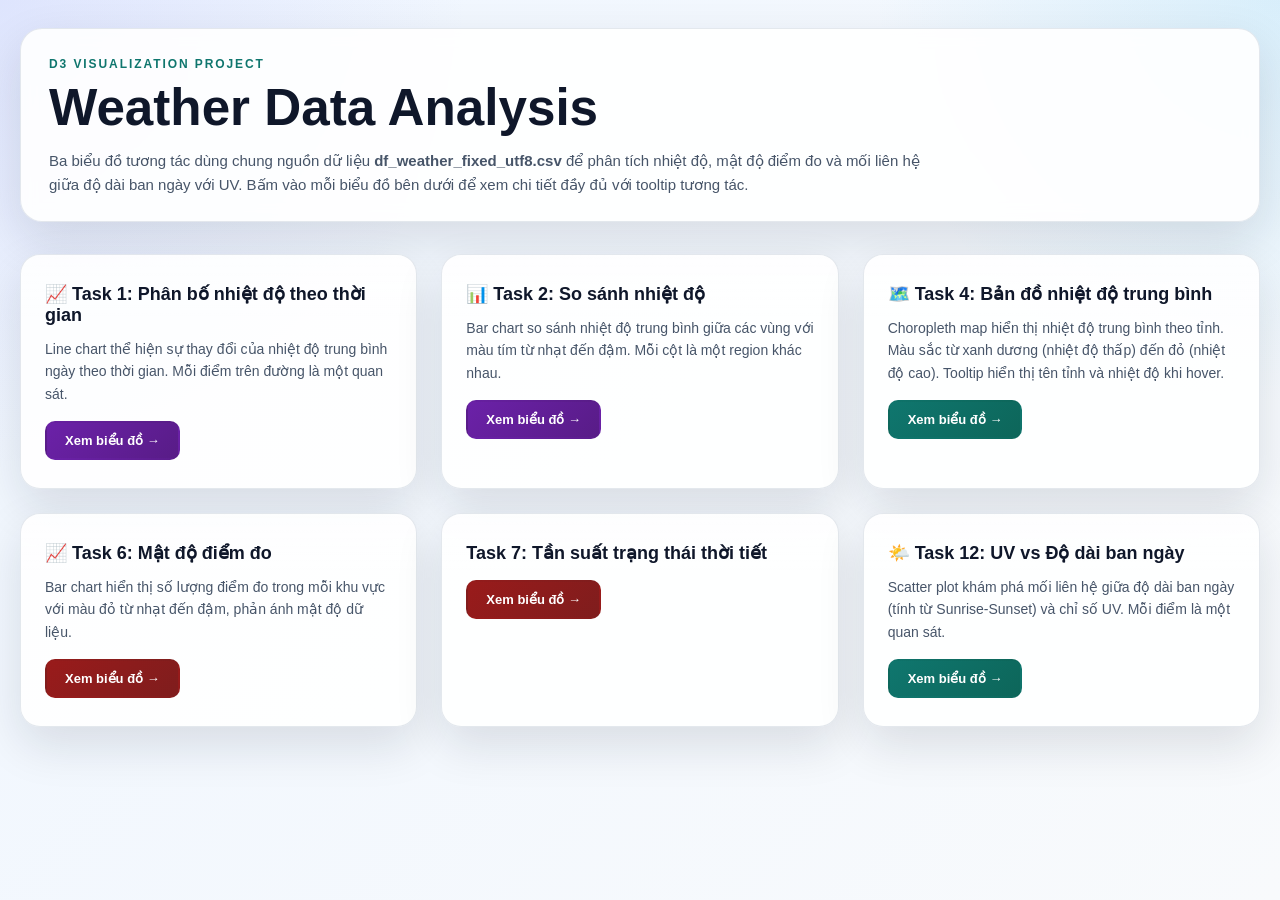
==== index.html @ 67275548 "feat: task 1, 4, 7" ====
<!doctype html>
<html lang="vi">
  <head>
    <meta charset="utf-8" />
    <meta name="viewport" content="width=device-width, initial-scale=1" />
    <title>Weather Data Analysis - D3 Visualization</title>
    <link rel="stylesheet" href="style.css" />
    <style>
      .cards-grid {
        display: grid;
        grid-template-columns: repeat(auto-fit, minmax(320px, 1fr));
        gap: 24px;
        margin-top: 32px;
      }
      .card {
        position: relative;
        padding: 28px 24px;
        border: 1px solid var(--surface-border);
        border-radius: 20px;
        background: rgba(255, 255, 255, 0.88);
        box-shadow: var(--shadow);
        transition: all 300ms ease;
        overflow: hidden;
      }
      .card::before {
        content: "";
        position: absolute;
        inset: 0;
        background: linear-gradient(
          180deg,
          rgba(255, 255, 255, 0.26),
          transparent 28%
        );
        pointer-events: none;
      }
      .card:hover {
        transform: translateY(-8px);
        box-shadow: 0 24px 48px rgba(15, 23, 42, 0.16);
      }
      .card-inner {
        position: relative;
        z-index: 1;
      }
      .card h3 {
        margin: 0 0 12px;
        font-size: 18px;
        font-weight: 700;
        color: #0f172a;
      }
      .card-desc {
        margin: 0 0 16px;
        color: #475569;
        font-size: 14px;
        line-height: 1.6;
      }
      .card-link {
        display: inline-block;
        padding: 10px 18px;
        background: linear-gradient(135deg, #0f766e, #0d665a);
        color: white;
        text-decoration: none;
        border-radius: 10px;
        font-size: 13px;
        font-weight: 600;
        transition: all 200ms ease;
        border: 2px solid transparent;
      }
      .card-link:hover {
        transform: scale(1.05);
        box-shadow: 0 8px 16px rgba(15, 118, 110, 0.3);
      }
      .card-link:active {
        transform: scale(0.98);
      }
      .card-color-purple .card-link {
        background: linear-gradient(135deg, #6b21a8, #581c87);
      }
      .card-color-purple .card-link:hover {
        box-shadow: 0 8px 16px rgba(107, 33, 168, 0.3);
      }
      .card-color-red .card-link {
        background: linear-gradient(135deg, #991b1b, #7f1d1d);
      }
      .card-color-red .card-link:hover {
        box-shadow: 0 8px 16px rgba(153, 27, 27, 0.3);
      }
    </style>
  </head>
  <body>
    <main class="page-shell">
      <header class="hero">
        <p class="eyebrow">D3 Visualization Project</p>
        <h1>Weather Data Analysis</h1>
        <p class="hero-copy">
          Ba biểu đồ tương tác dùng chung nguồn dữ liệu
          <strong>df_weather_fixed_utf8.csv</strong> để phân tích nhiệt độ, mật
          độ điểm đo và mối liên hệ giữa độ dài ban ngày với UV. Bấm vào mỗi
          biểu đồ bên dưới để xem chi tiết đầy đủ với tooltip tương tác.
        </p>
      </header>

      <section class="cards-grid">
        <article class="card card-color-purple">
          <div class="card-inner">
            <h3>📈 Task 1: Phân bố nhiệt độ theo thời gian</h3>
            <p class="card-desc">
              Line chart thể hiện sự thay đổi của nhiệt độ trung bình ngày theo thời gian. Mỗi điểm trên đường là một quan sát.
            </p>
            <a href="task1.html" class="card-link">Xem biểu đồ →</a>
          </div>
        </article>

        <article class="card card-color-purple">
          <div class="card-inner">
            <h3>📊 Task 2: So sánh nhiệt độ</h3>
            <p class="card-desc">
              Bar chart so sánh nhiệt độ trung bình giữa các vùng với màu tím từ
              nhạt đến đậm. Mỗi cột là một region khác nhau.
            </p>
            <a href="task2.html" class="card-link">Xem biểu đồ →</a>
          </div>
        </article>

        <article class="card card-color-teal">
            <div class="card-inner">
                <h3>🗺️ Task 4: Bản đồ nhiệt độ trung bình</h3>
                <p class="card-desc">
                Choropleth map hiển thị nhiệt độ trung bình theo tỉnh. Màu sắc từ xanh dương (nhiệt độ thấp) đến đỏ (nhiệt độ cao). Tooltip hiển thị tên tỉnh và nhiệt độ khi hover.
                </p>
                <a href="task4.html" class="card-link">Xem biểu đồ →</a>
            </div>
        </article>

        <article class="card card-color-red">
          <div class="card-inner">
            <h3>📈 Task 6: Mật độ điểm đo</h3>
            <p class="card-desc">
              Bar chart hiển thị số lượng điểm đo trong mỗi khu vực với màu đỏ
              từ nhạt đến đậm, phản ánh mật độ dữ liệu.
            </p>
            <a href="task6.html" class="card-link">Xem biểu đồ →</a>
          </div>
        </article>

        <article class="card card-color-red">
          <div class="card-inner">
            <h3>Task 7: Tần suất trạng thái thời tiết</h3>
            <p class="card-desc">
              
            </p>
            <a href="task7.html" class="card-link">Xem biểu đồ →</a>
          </div>
        </article>

        <article class="card card-color-teal">
          <div class="card-inner">
            <h3>🌤️ Task 12: UV vs Độ dài ban ngày</h3>
            <p class="card-desc">
              Scatter plot khám phá mối liên hệ giữa độ dài ban ngày (tính từ
              Sunrise-Sunset) và chỉ số UV. Mỗi điểm là một quan sát.
            </p>
            <a href="task12.html" class="card-link">Xem biểu đồ →</a>
          </div>
        </article>
      </section>
    </main>
  </body>
</html>
---- style.css ----
/* style.css - Basic layout for D3.js weather visualization project
body {
  font-family: "Segoe UI", Arial, sans-serif;
  background: #f5f7fa;
  margin: 0;
  padding: 0;
}

header {
  background: #1976d2;
  color: #fff;
  padding: 24px 0 16px 0;
  text-align: center;
  box-shadow: 0 2px 8px rgba(0, 0, 0, 0.05);
}

.container {
  max-width: 1200px;
  margin: 32px auto;
  background: #fff;
  border-radius: 12px;
  box-shadow: 0 2px 16px rgba(0, 0, 0, 0.07);
  padding: 32px 24px;
}

h1,
h2 {
  font-weight: 600;
}

.chart {
  margin: 32px 0;
  padding: 16px;
  background: #f0f4f8;
  border-radius: 8px;
  box-shadow: 0 1px 4px rgba(0, 0, 0, 0.03);
}

/* Tooltip style 
.tooltip {
  position: absolute;
  background: rgba(25, 118, 210, 0.95);
  color: #fff;
  padding: 8px 12px;
  border-radius: 6px;
  pointer-events: none;
  font-size: 15px;
  box-shadow: 0 2px 8px rgba(0, 0, 0, 0.12);
  z-index: 10;
  display: none;
}

/* Responsive SVG 
svg {
  width: 100%;
  height: auto;
} 
*/

:root {
  color-scheme: light;
  --page-bg-1: #eff6ff;
  --page-bg-2: #f8fafc;
  --surface: rgba(255, 255, 255, 0.9);
  --surface-border: rgba(148, 163, 184, 0.25);
  --ink: #0f172a;
  --muted: #475569;
  --shadow: 0 18px 48px rgba(15, 23, 42, 0.12);
}
* {
  box-sizing: border-box;
}
html,
body {
  margin: 0;
  min-height: 100%;
}
body {
  font-family: Arial, Helvetica, sans-serif;
  color: var(--ink);
  background:
    radial-gradient(
      circle at top left,
      rgba(99, 102, 241, 0.12),
      transparent 30%
    ),
    radial-gradient(
      circle at top right,
      rgba(14, 165, 233, 0.12),
      transparent 26%
    ),
    linear-gradient(135deg, var(--page-bg-1), var(--page-bg-2));
}
.page-shell {
  width: min(1240px, calc(100vw - 32px));
  margin: 0 auto;
  padding: 28px 0 40px;
}
.hero {
  margin-bottom: 20px;
  padding: 28px 28px 24px;
  border: 1px solid var(--surface-border);
  border-radius: 22px;
  background: var(--surface);
  backdrop-filter: blur(8px);
  box-shadow: var(--shadow);
}
.eyebrow {
  margin: 0 0 10px;
  color: #0f766e;
  font-size: 12px;
  font-weight: 700;
  letter-spacing: 0.16em;
  text-transform: uppercase;
}
.hero h1 {
  margin: 0;
  font-size: clamp(30px, 4vw, 52px);
  line-height: 1.05;
}
.hero-copy {
  max-width: 880px;
  margin: 14px 0 0;
  color: var(--muted);
  font-size: 15px;
  line-height: 1.6;
}
.chart-grid {
  display: grid;
  grid-template-columns: 1fr;
  gap: 22px;
}
.chart-card {
  position: relative;
  padding: 14px;
  border: 1px solid var(--surface-border);
  border-radius: 24px;
  background: rgba(255, 255, 255, 0.88);
  box-shadow: var(--shadow);
  overflow: hidden;
}
.chart-card::before {
  content: "";
  position: absolute;
  inset: 0;
  background: linear-gradient(
    180deg,
    rgba(255, 255, 255, 0.26),
    transparent 28%
  );
  pointer-events: none;
}
.chart-card--wide {
  min-height: 0;
}
svg {
  display: block;
  width: 100%;
  height: auto;
}
svg path,
svg line {
  stroke: #cbd5e1;
}
svg text {
  fill: #475569;
  font-size: 12px;
}
.chart-title {
  fill: #0f172a;
  font-size: 20px;
  font-weight: 700;
}
.chart-subtitle {
  fill: #64748b;
  font-size: 12px;
}
.axis-label {
  fill: #334155;
  font-size: 13px;
  font-weight: 700;
}
#tooltip {
  position: fixed;
  z-index: 20;
  min-width: 140px;
  padding: 12px 14px;
  border: 1px solid rgba(15, 23, 42, 0.15);
  border-radius: 12px;
  background: rgba(255, 255, 255, 0.98);
  backdrop-filter: blur(12px);
  box-shadow: 0 16px 30px rgba(15, 23, 42, 0.18);
  color: #0f172a;
  font-size: 12px;
  line-height: 1.5;
  pointer-events: none;
  opacity: 0;
  transition: opacity 120ms ease;
}
rect,
circle {
  transition: all 120ms cubic-bezier(0.34, 1.56, 0.64, 1);
}
@media (min-width: 1100px) {
  .chart-grid {
    grid-template-columns: repeat(2, minmax(0, 1fr));
  }
  .chart-card--wide {
    grid-column: 1 / -1;
  }
}
@media (max-width: 720px) {
  .page-shell {
    width: min(100vw - 20px, 1240px);
    padding-top: 18px;
  }
  .hero {
    padding: 22px 18px;
  }
  .chart-card {
    padding: 10px;
    border-radius: 18px;
  }
  svg text {
    font-size: 11px;
  }
  .chart-title {
    font-size: 17px;
  }
}
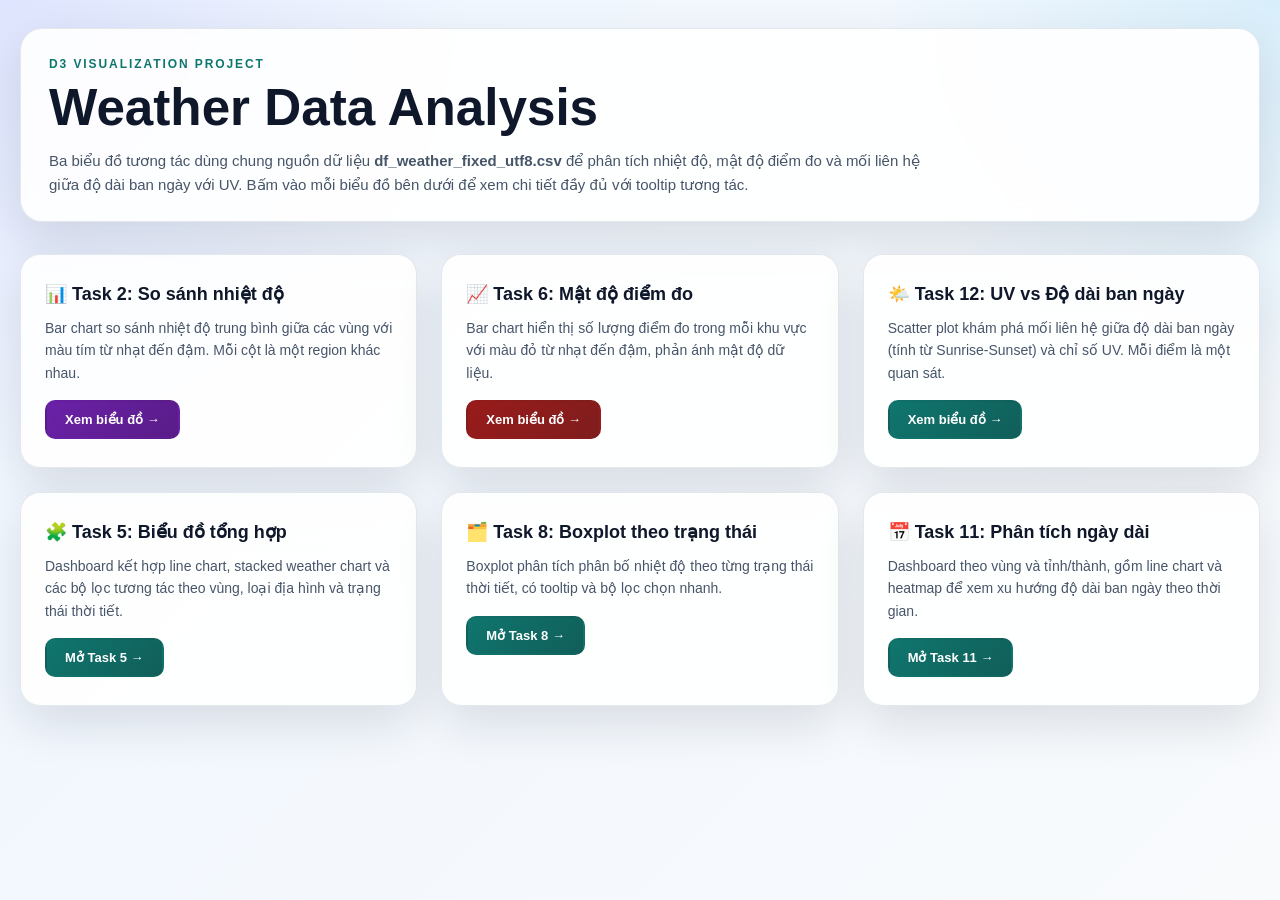
==== commit 58c1461c: "feat: modify read csv" ====
--- a/index.html
+++ b/index.html
@@ -84,6 +84,12 @@
       .card-color-red .card-link:hover {
         box-shadow: 0 8px 16px rgba(153, 27, 27, 0.3);
       }
+      .card-color-teal .card-link {
+        background: linear-gradient(135deg, #0f766e, #115e59);
+      }
+      .card-color-teal .card-link:hover {
+        box-shadow: 0 8px 16px rgba(15, 118, 110, 0.3);
+      }
     </style>
   </head>
   <body>
@@ -102,16 +108,6 @@
       <section class="cards-grid">
         <article class="card card-color-purple">
           <div class="card-inner">
-            <h3>📈 Task 1: Phân bố nhiệt độ theo thời gian</h3>
-            <p class="card-desc">
-              Line chart thể hiện sự thay đổi của nhiệt độ trung bình ngày theo thời gian. Mỗi điểm trên đường là một quan sát.
-            </p>
-            <a href="task1.html" class="card-link">Xem biểu đồ →</a>
-          </div>
-        </article>
-
-        <article class="card card-color-purple">
-          <div class="card-inner">
             <h3>📊 Task 2: So sánh nhiệt độ</h3>
             <p class="card-desc">
               Bar chart so sánh nhiệt độ trung bình giữa các vùng với màu tím từ
@@ -119,16 +115,6 @@
             </p>
             <a href="task2.html" class="card-link">Xem biểu đồ →</a>
           </div>
-        </article>
-
-        <article class="card card-color-teal">
-            <div class="card-inner">
-                <h3>🗺️ Task 4: Bản đồ nhiệt độ trung bình</h3>
-                <p class="card-desc">
-                Choropleth map hiển thị nhiệt độ trung bình theo tỉnh. Màu sắc từ xanh dương (nhiệt độ thấp) đến đỏ (nhiệt độ cao). Tooltip hiển thị tên tỉnh và nhiệt độ khi hover.
-                </p>
-                <a href="task4.html" class="card-link">Xem biểu đồ →</a>
-            </div>
         </article>
 
         <article class="card card-color-red">
@@ -142,16 +128,6 @@
           </div>
         </article>
 
-        <article class="card card-color-red">
-          <div class="card-inner">
-            <h3>Task 7: Tần suất trạng thái thời tiết</h3>
-            <p class="card-desc">
-              
-            </p>
-            <a href="task7.html" class="card-link">Xem biểu đồ →</a>
-          </div>
-        </article>
-
         <article class="card card-color-teal">
           <div class="card-inner">
             <h3>🌤️ Task 12: UV vs Độ dài ban ngày</h3>
@@ -162,7 +138,40 @@
             <a href="task12.html" class="card-link">Xem biểu đồ →</a>
           </div>
         </article>
+
+        <article class="card card-color-teal">
+          <div class="card-inner">
+            <h3>🧩 Task 5: Biểu đồ tổng hợp</h3>
+            <p class="card-desc">
+              Dashboard kết hợp line chart, stacked weather chart và các bộ lọc
+              tương tác theo vùng, loại địa hình và trạng thái thời tiết.
+            </p>
+            <a href="task 5.html" class="card-link">Mở Task 5 →</a>
+          </div>
+        </article>
+
+        <article class="card card-color-teal">
+          <div class="card-inner">
+            <h3>🗂️ Task 8: Boxplot theo trạng thái</h3>
+            <p class="card-desc">
+              Boxplot phân tích phân bố nhiệt độ theo từng trạng thái thời tiết,
+              có tooltip và bộ lọc chọn nhanh.
+            </p>
+            <a href="task 8.html" class="card-link">Mở Task 8 →</a>
+          </div>
+        </article>
+
+        <article class="card card-color-teal">
+          <div class="card-inner">
+            <h3>📅 Task 11: Phân tích ngày dài</h3>
+            <p class="card-desc">
+              Dashboard theo vùng và tỉnh/thành, gồm line chart và heatmap để
+              xem xu hướng độ dài ban ngày theo thời gian.
+            </p>
+            <a href="task 11.html" class="card-link">Mở Task 11 →</a>
+          </div>
+        </article>
       </section>
     </main>
   </body>
-</html>+</html>
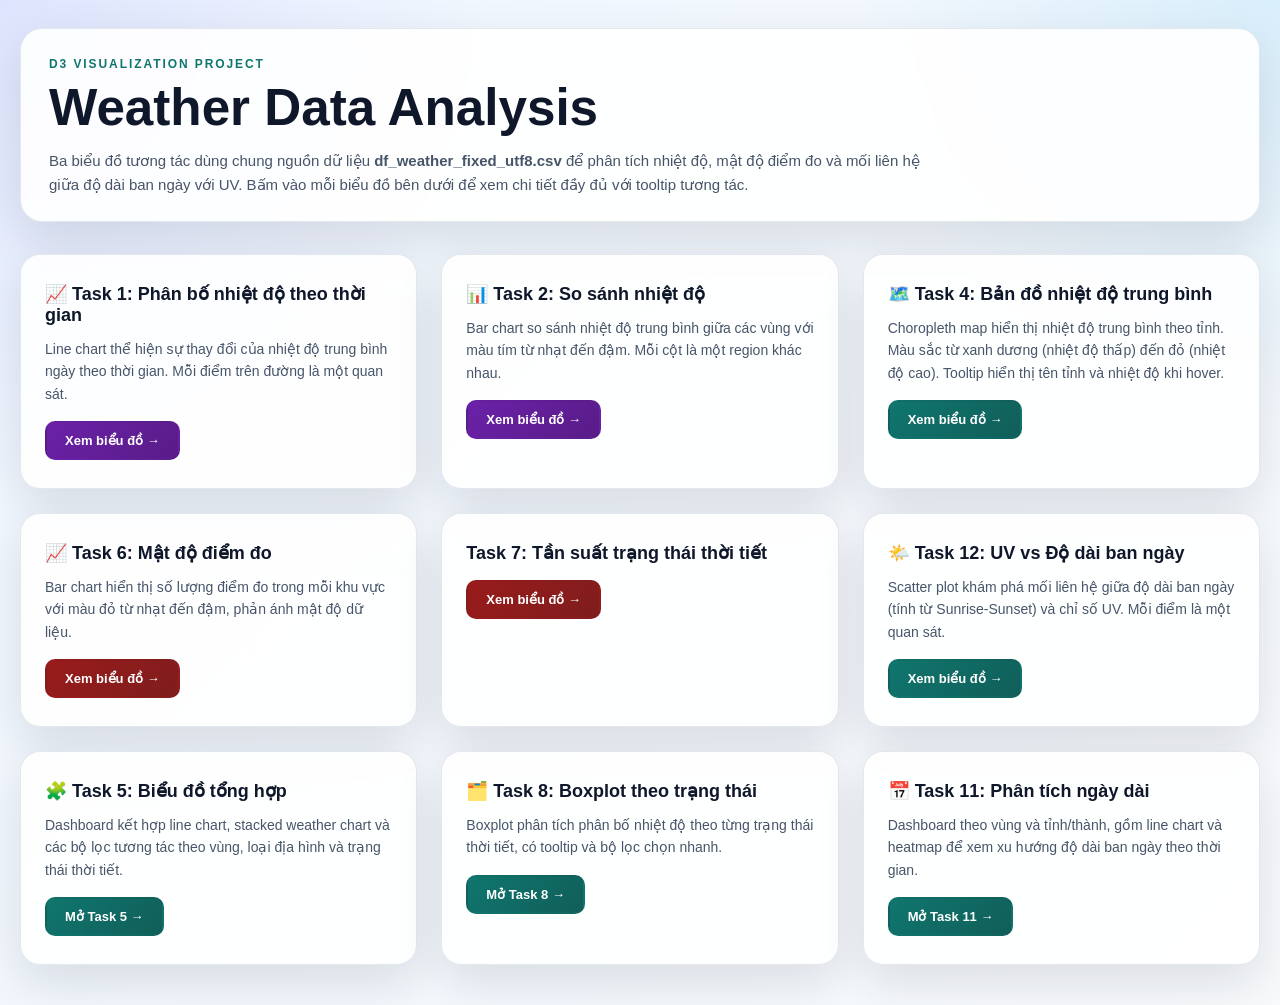
==== commit f3c964e7: "feat: merge vykhuu into main" ====
--- a/index.html
+++ b/index.html
@@ -108,6 +108,17 @@
       <section class="cards-grid">
         <article class="card card-color-purple">
           <div class="card-inner">
+            <h3>📈 Task 1: Phân bố nhiệt độ theo thời gian</h3>
+            <p class="card-desc">
+              Line chart thể hiện sự thay đổi của nhiệt độ trung bình ngày theo
+              thời gian. Mỗi điểm trên đường là một quan sát.
+            </p>
+            <a href="task1.html" class="card-link">Xem biểu đồ →</a>
+          </div>
+        </article>
+
+        <article class="card card-color-purple">
+          <div class="card-inner">
             <h3>📊 Task 2: So sánh nhiệt độ</h3>
             <p class="card-desc">
               Bar chart so sánh nhiệt độ trung bình giữa các vùng với màu tím từ
@@ -117,6 +128,18 @@
           </div>
         </article>
 
+        <article class="card card-color-teal">
+          <div class="card-inner">
+            <h3>🗺️ Task 4: Bản đồ nhiệt độ trung bình</h3>
+            <p class="card-desc">
+              Choropleth map hiển thị nhiệt độ trung bình theo tỉnh. Màu sắc từ
+              xanh dương (nhiệt độ thấp) đến đỏ (nhiệt độ cao). Tooltip hiển thị
+              tên tỉnh và nhiệt độ khi hover.
+            </p>
+            <a href="task4.html" class="card-link">Xem biểu đồ →</a>
+          </div>
+        </article>
+
         <article class="card card-color-red">
           <div class="card-inner">
             <h3>📈 Task 6: Mật độ điểm đo</h3>
@@ -125,6 +148,14 @@
               từ nhạt đến đậm, phản ánh mật độ dữ liệu.
             </p>
             <a href="task6.html" class="card-link">Xem biểu đồ →</a>
+          </div>
+        </article>
+
+        <article class="card card-color-red">
+          <div class="card-inner">
+            <h3>Task 7: Tần suất trạng thái thời tiết</h3>
+            <p class="card-desc"></p>
+            <a href="task7.html" class="card-link">Xem biểu đồ →</a>
           </div>
         </article>
 
--- a/style.css
+++ b/style.css
@@ -227,4 +227,4 @@
   .chart-title {
     font-size: 17px;
   }
-}+}
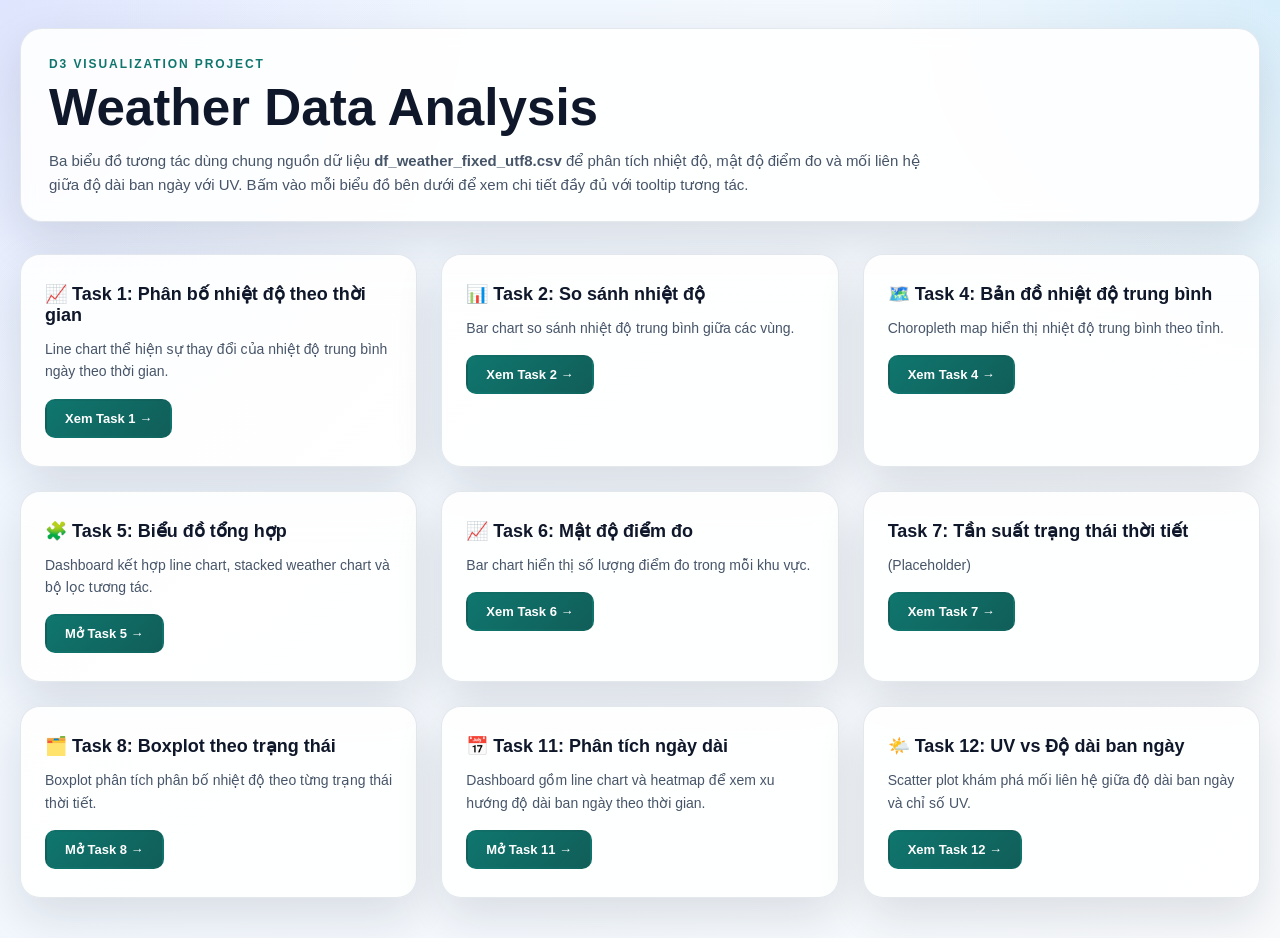
==== commit 24fbf3a3: "feat: modify task 2,6,12" ====
--- a/index.html
+++ b/index.html
@@ -56,7 +56,7 @@
       .card-link {
         display: inline-block;
         padding: 10px 18px;
-        background: linear-gradient(135deg, #0f766e, #0d665a);
+        background: linear-gradient(135deg, #0f766e, #115e59);
         color: white;
         text-decoration: none;
         border-radius: 10px;
@@ -71,24 +71,6 @@
       }
       .card-link:active {
         transform: scale(0.98);
-      }
-      .card-color-purple .card-link {
-        background: linear-gradient(135deg, #6b21a8, #581c87);
-      }
-      .card-color-purple .card-link:hover {
-        box-shadow: 0 8px 16px rgba(107, 33, 168, 0.3);
-      }
-      .card-color-red .card-link {
-        background: linear-gradient(135deg, #991b1b, #7f1d1d);
-      }
-      .card-color-red .card-link:hover {
-        box-shadow: 0 8px 16px rgba(153, 27, 27, 0.3);
-      }
-      .card-color-teal .card-link {
-        background: linear-gradient(135deg, #0f766e, #115e59);
-      }
-      .card-color-teal .card-link:hover {
-        box-shadow: 0 8px 16px rgba(15, 118, 110, 0.3);
       }
     </style>
   </head>
@@ -106,100 +88,88 @@
       </header>
 
       <section class="cards-grid">
+        <!-- Other tasks / placeholders remain after ordered tasks -->
         <article class="card card-color-purple">
           <div class="card-inner">
             <h3>📈 Task 1: Phân bố nhiệt độ theo thời gian</h3>
             <p class="card-desc">
               Line chart thể hiện sự thay đổi của nhiệt độ trung bình ngày theo
-              thời gian. Mỗi điểm trên đường là một quan sát.
+              thời gian.
             </p>
-            <a href="task1.html" class="card-link">Xem biểu đồ →</a>
+            <a href="task1.html" class="card-link">Xem Task 1 →</a>
           </div>
         </article>
-
         <article class="card card-color-purple">
           <div class="card-inner">
             <h3>📊 Task 2: So sánh nhiệt độ</h3>
             <p class="card-desc">
-              Bar chart so sánh nhiệt độ trung bình giữa các vùng với màu tím từ
-              nhạt đến đậm. Mỗi cột là một region khác nhau.
+              Bar chart so sánh nhiệt độ trung bình giữa các vùng.
             </p>
-            <a href="task2.html" class="card-link">Xem biểu đồ →</a>
+            <a href="task2.html" class="card-link">Xem Task 2 →</a>
           </div>
         </article>
-
         <article class="card card-color-teal">
           <div class="card-inner">
             <h3>🗺️ Task 4: Bản đồ nhiệt độ trung bình</h3>
             <p class="card-desc">
-              Choropleth map hiển thị nhiệt độ trung bình theo tỉnh. Màu sắc từ
-              xanh dương (nhiệt độ thấp) đến đỏ (nhiệt độ cao). Tooltip hiển thị
-              tên tỉnh và nhiệt độ khi hover.
+              Choropleth map hiển thị nhiệt độ trung bình theo tỉnh.
             </p>
-            <a href="task4.html" class="card-link">Xem biểu đồ →</a>
+            <a href="task4.html" class="card-link">Xem Task 4 →</a>
           </div>
         </article>
-
+        <article class="card card-color-teal">
+          <div class="card-inner">
+            <h3>🧩 Task 5: Biểu đồ tổng hợp</h3>
+            <p class="card-desc">
+              Dashboard kết hợp line chart, stacked weather chart và bộ lọc
+              tương tác.
+            </p>
+            <a href="task%205.html" class="card-link">Mở Task 5 →</a>
+          </div>
+        </article>
         <article class="card card-color-red">
           <div class="card-inner">
             <h3>📈 Task 6: Mật độ điểm đo</h3>
             <p class="card-desc">
-              Bar chart hiển thị số lượng điểm đo trong mỗi khu vực với màu đỏ
-              từ nhạt đến đậm, phản ánh mật độ dữ liệu.
+              Bar chart hiển thị số lượng điểm đo trong mỗi khu vực.
             </p>
-            <a href="task6.html" class="card-link">Xem biểu đồ →</a>
+            <a href="task6.html" class="card-link">Xem Task 6 →</a>
           </div>
         </article>
-
         <article class="card card-color-red">
           <div class="card-inner">
             <h3>Task 7: Tần suất trạng thái thời tiết</h3>
-            <p class="card-desc"></p>
-            <a href="task7.html" class="card-link">Xem biểu đồ →</a>
+            <p class="card-desc">(Placeholder)</p>
+            <a href="task7.html" class="card-link">Xem Task 7 →</a>
           </div>
         </article>
-
+        <article class="card card-color-teal">
+          <div class="card-inner">
+            <h3>🗂️ Task 8: Boxplot theo trạng thái</h3>
+            <p class="card-desc">
+              Boxplot phân tích phân bố nhiệt độ theo từng trạng thái thời tiết.
+            </p>
+            <a href="task%208.html" class="card-link">Mở Task 8 →</a>
+          </div>
+        </article>
+        <article class="card card-color-teal">
+          <div class="card-inner">
+            <h3>📅 Task 11: Phân tích ngày dài</h3>
+            <p class="card-desc">
+              Dashboard gồm line chart và heatmap để xem xu hướng độ dài ban
+              ngày theo thời gian.
+            </p>
+            <a href="task%2011.html" class="card-link">Mở Task 11 →</a>
+          </div>
+        </article>
         <article class="card card-color-teal">
           <div class="card-inner">
             <h3>🌤️ Task 12: UV vs Độ dài ban ngày</h3>
             <p class="card-desc">
-              Scatter plot khám phá mối liên hệ giữa độ dài ban ngày (tính từ
-              Sunrise-Sunset) và chỉ số UV. Mỗi điểm là một quan sát.
+              Scatter plot khám phá mối liên hệ giữa độ dài ban ngày và chỉ số
+              UV.
             </p>
-            <a href="task12.html" class="card-link">Xem biểu đồ →</a>
-          </div>
-        </article>
-
-        <article class="card card-color-teal">
-          <div class="card-inner">
-            <h3>🧩 Task 5: Biểu đồ tổng hợp</h3>
-            <p class="card-desc">
-              Dashboard kết hợp line chart, stacked weather chart và các bộ lọc
-              tương tác theo vùng, loại địa hình và trạng thái thời tiết.
-            </p>
-            <a href="task 5.html" class="card-link">Mở Task 5 →</a>
-          </div>
-        </article>
-
-        <article class="card card-color-teal">
-          <div class="card-inner">
-            <h3>🗂️ Task 8: Boxplot theo trạng thái</h3>
-            <p class="card-desc">
-              Boxplot phân tích phân bố nhiệt độ theo từng trạng thái thời tiết,
-              có tooltip và bộ lọc chọn nhanh.
-            </p>
-            <a href="task 8.html" class="card-link">Mở Task 8 →</a>
-          </div>
-        </article>
-
-        <article class="card card-color-teal">
-          <div class="card-inner">
-            <h3>📅 Task 11: Phân tích ngày dài</h3>
-            <p class="card-desc">
-              Dashboard theo vùng và tỉnh/thành, gồm line chart và heatmap để
-              xem xu hướng độ dài ban ngày theo thời gian.
-            </p>
-            <a href="task 11.html" class="card-link">Mở Task 11 →</a>
+            <a href="task12.html" class="card-link">Xem Task 12 →</a>
           </div>
         </article>
       </section>
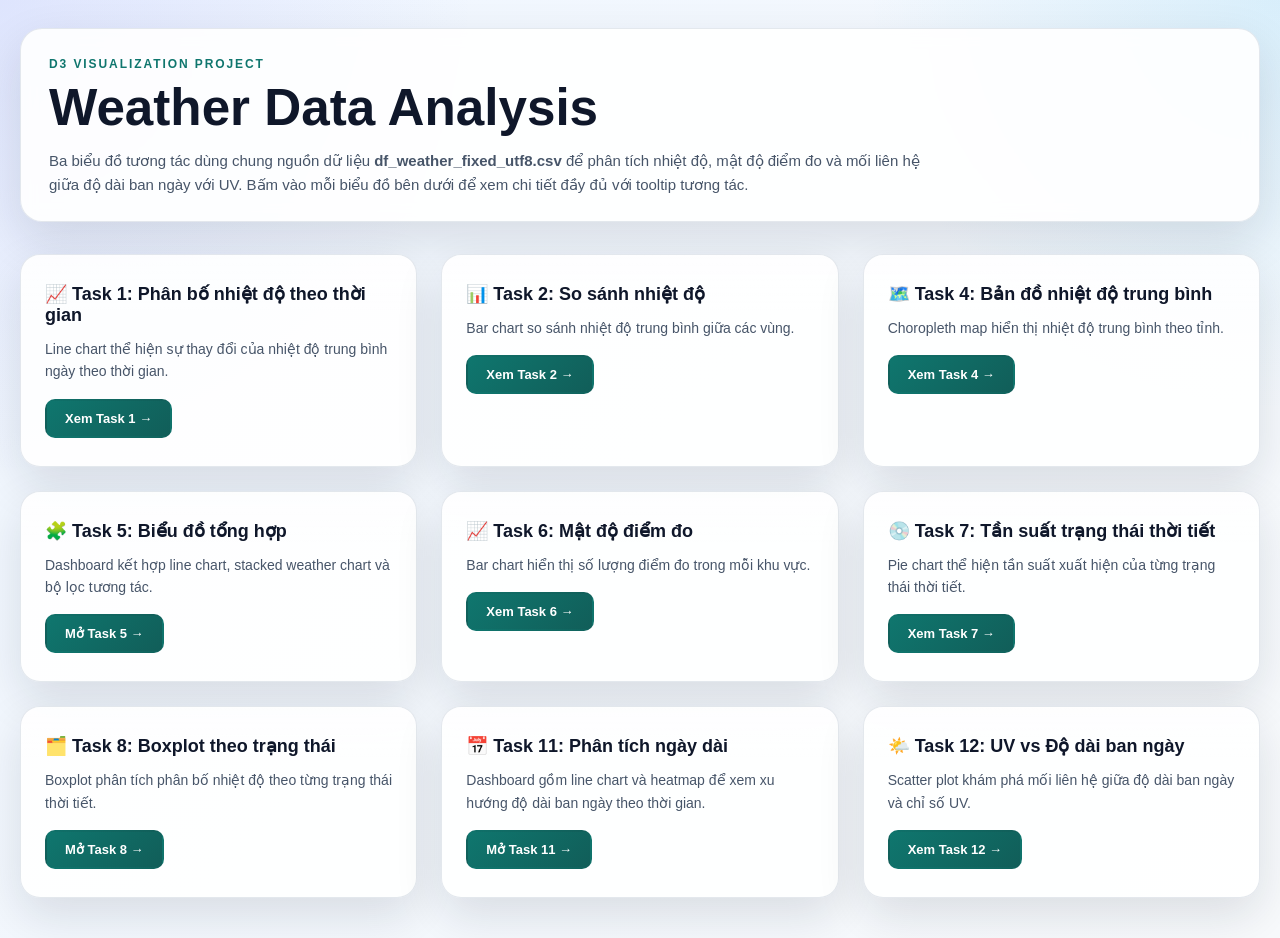
==== commit 1ab24c05: "fix task1, task4, task7" ====
--- a/index.html
+++ b/index.html
@@ -138,8 +138,11 @@
         </article>
         <article class="card card-color-red">
           <div class="card-inner">
-            <h3>Task 7: Tần suất trạng thái thời tiết</h3>
-            <p class="card-desc">(Placeholder)</p>
+            <h3>💿 Task 7: Tần suất trạng thái thời tiết</h3>
+            <p class="card-desc">
+              Pie chart thể hiện tần suất xuất hiện của từng trạng thái thời
+              tiết.
+            </p>
             <a href="task7.html" class="card-link">Xem Task 7 →</a>
           </div>
         </article>
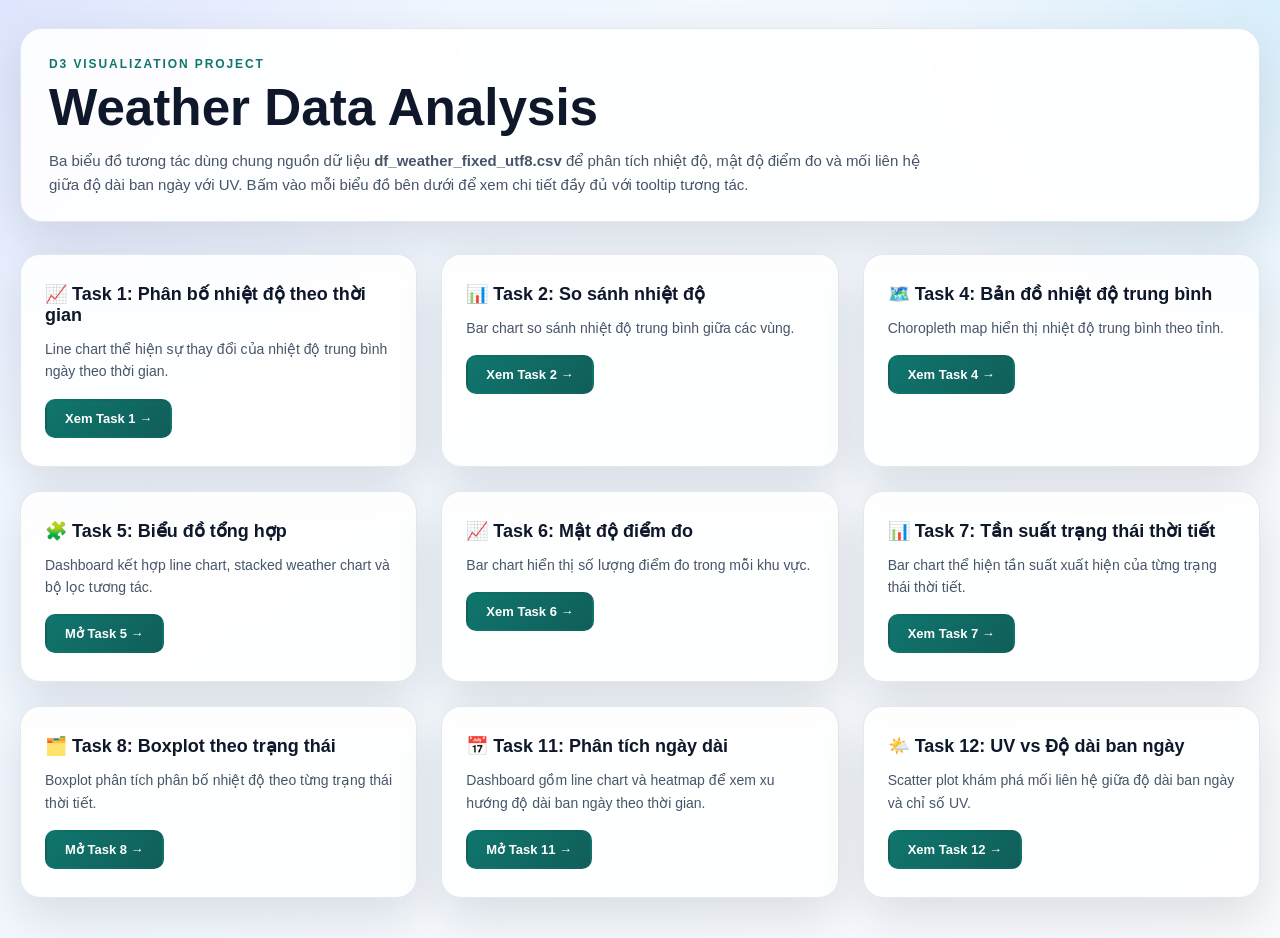
==== commit b96f42d1: "fix task7" ====
--- a/index.html
+++ b/index.html
@@ -124,7 +124,7 @@
               Dashboard kết hợp line chart, stacked weather chart và bộ lọc
               tương tác.
             </p>
-            <a href="task%205.html" class="card-link">Mở Task 5 →</a>
+            <a href="task5.html" class="card-link">Mở Task 5 →</a>
           </div>
         </article>
         <article class="card card-color-red">
@@ -138,9 +138,9 @@
         </article>
         <article class="card card-color-red">
           <div class="card-inner">
-            <h3>💿 Task 7: Tần suất trạng thái thời tiết</h3>
+            <h3>📊 Task 7: Tần suất trạng thái thời tiết</h3>
             <p class="card-desc">
-              Pie chart thể hiện tần suất xuất hiện của từng trạng thái thời
+              Bar chart thể hiện tần suất xuất hiện của từng trạng thái thời
               tiết.
             </p>
             <a href="task7.html" class="card-link">Xem Task 7 →</a>
@@ -152,7 +152,7 @@
             <p class="card-desc">
               Boxplot phân tích phân bố nhiệt độ theo từng trạng thái thời tiết.
             </p>
-            <a href="task%208.html" class="card-link">Mở Task 8 →</a>
+            <a href="task8.html" class="card-link">Mở Task 8 →</a>
           </div>
         </article>
         <article class="card card-color-teal">
@@ -162,7 +162,7 @@
               Dashboard gồm line chart và heatmap để xem xu hướng độ dài ban
               ngày theo thời gian.
             </p>
-            <a href="task%2011.html" class="card-link">Mở Task 11 →</a>
+            <a href="task11.html" class="card-link">Mở Task 11 →</a>
           </div>
         </article>
         <article class="card card-color-teal">
